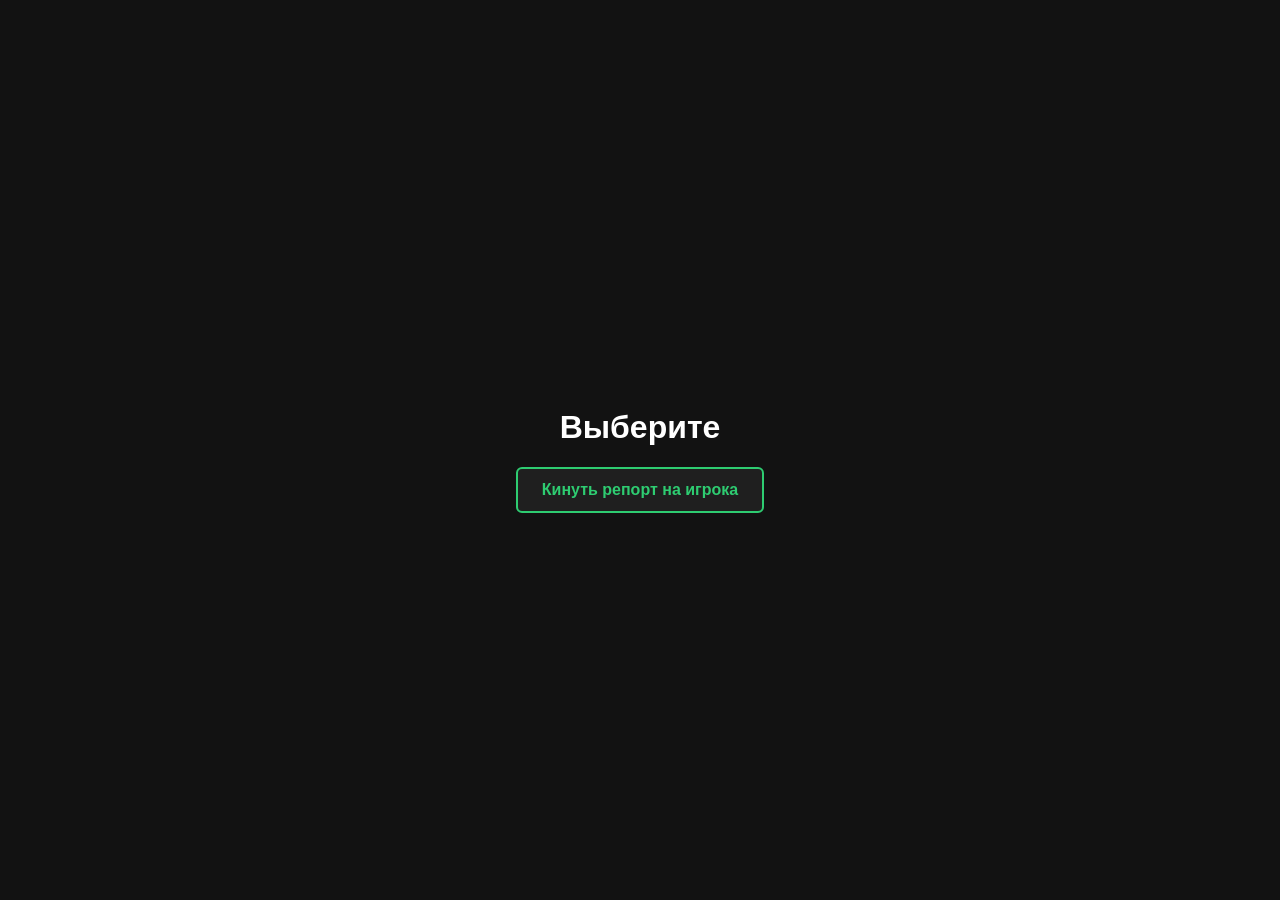
==== index.html @ 05fe8bca "Create index.html" ====
<!DOCTYPE html>
<html lang="ru">
<head>
    <meta charset="UTF-8">
    <meta name="viewport" content="width=device-width, initial-scale=1.0">
    <title>Kaycrafter меню</title>
    <style>
        /* Стили для всей страницы (тёмный фон) */
        body {
            background-color: #121212; /* Глубокий тёмный цвет фона */
            color: #ffffff;            /* Белый цвет для обычного текста */
            font-family: Arial, sans-serif;
            display: flex;
            flex-direction: column;
            align-items: center;
            justify-content: center;
            height: 100vh;
            margin: 0;
        }

        /* Контейнер для кнопок */
        .button-container {
            display: flex;
            gap: 15px; /* Расстояние между кнопками */
        }

        /* Стили для кнопок-ссылок (зелёный текст) */
        .php-button {
            display: inline-block;
            padding: 12px 24px;
            font-size: 16px;
            font-weight: bold;
            color: #2ecc71;            /* Зелёный цвет текста */
            text-decoration: none;     /* Убираем подчёркивание ссылки */
            background-color: #1f1f1f; /* Чуть более светлый тёмный фон для контраста кнопок */
            border: 2px solid #2ecc71; /* Зелёная рамка */
            border-radius: 6px;        /* Скругление углов */
            transition: all 0.3s ease; /* Плавная анимация при наведении */
        }

        /* Эффект при наведении курсора */
        .php-button:hover {
            background-color: #2ecc71; /* Заливка зелёным цветом */
            color: #121212;            /* Текст становится тёмным для читаемости */
            cursor: pointer;
        }
    </style>
</head>
<body>

    <h1>Выберите</h1>
    
    <div class="button-container">
        <!-- Замените page1.php, page2.php и page3.php на реальные пути к вашим файлам -->
        <a href="report.html" class="php-button">Кинуть репорт на игрока</a>
    </div>

</body>
</html>
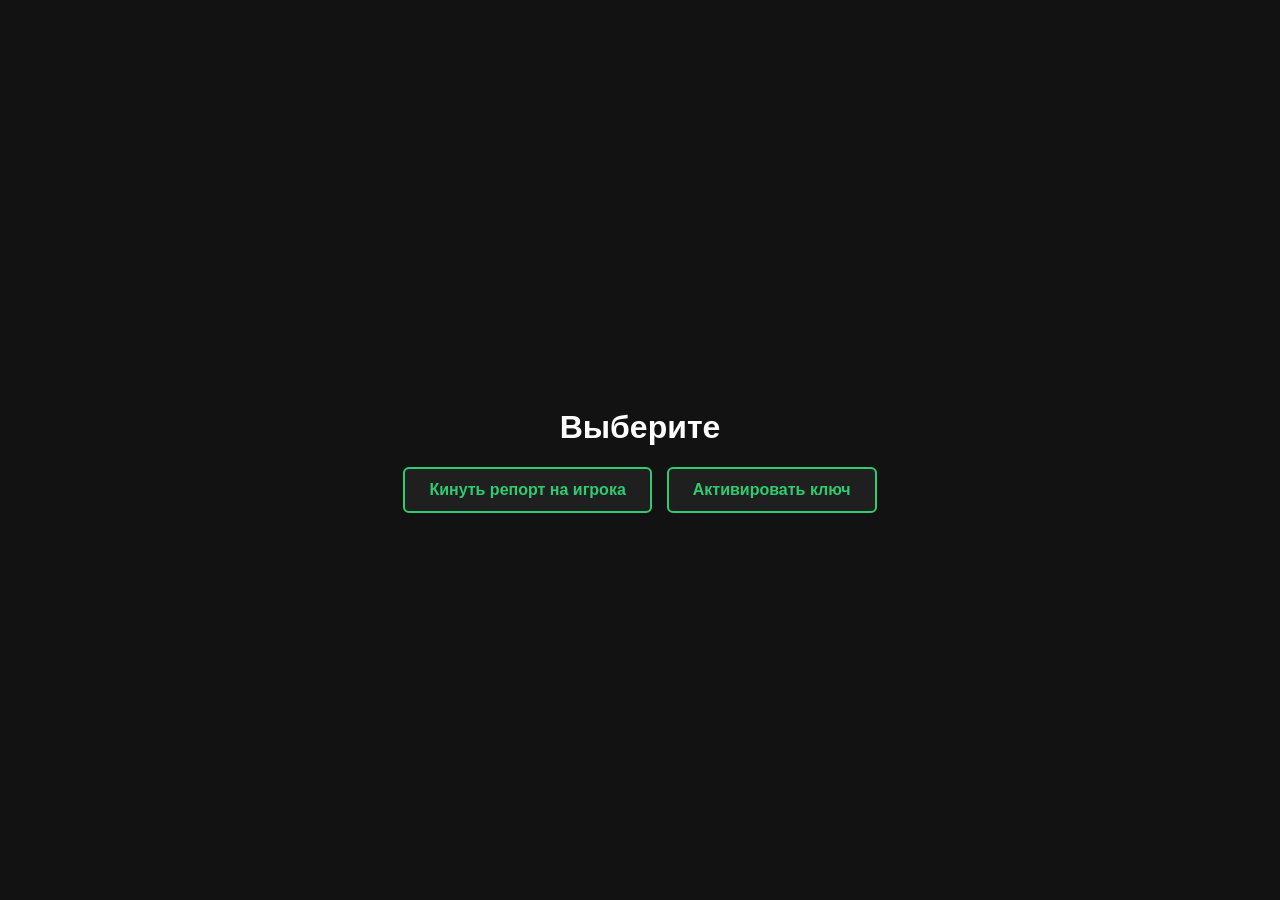
==== commit e86702da: "Update index.html" ====
--- a/index.html
+++ b/index.html
@@ -53,6 +53,7 @@
     <div class="button-container">
         <!-- Замените page1.php, page2.php и page3.php на реальные пути к вашим файлам -->
         <a href="report.html" class="php-button">Кинуть репорт на игрока</a>
+        <a href="redeem.html" class="php-button">Активировать ключ</a>
     </div>
 
 </body>
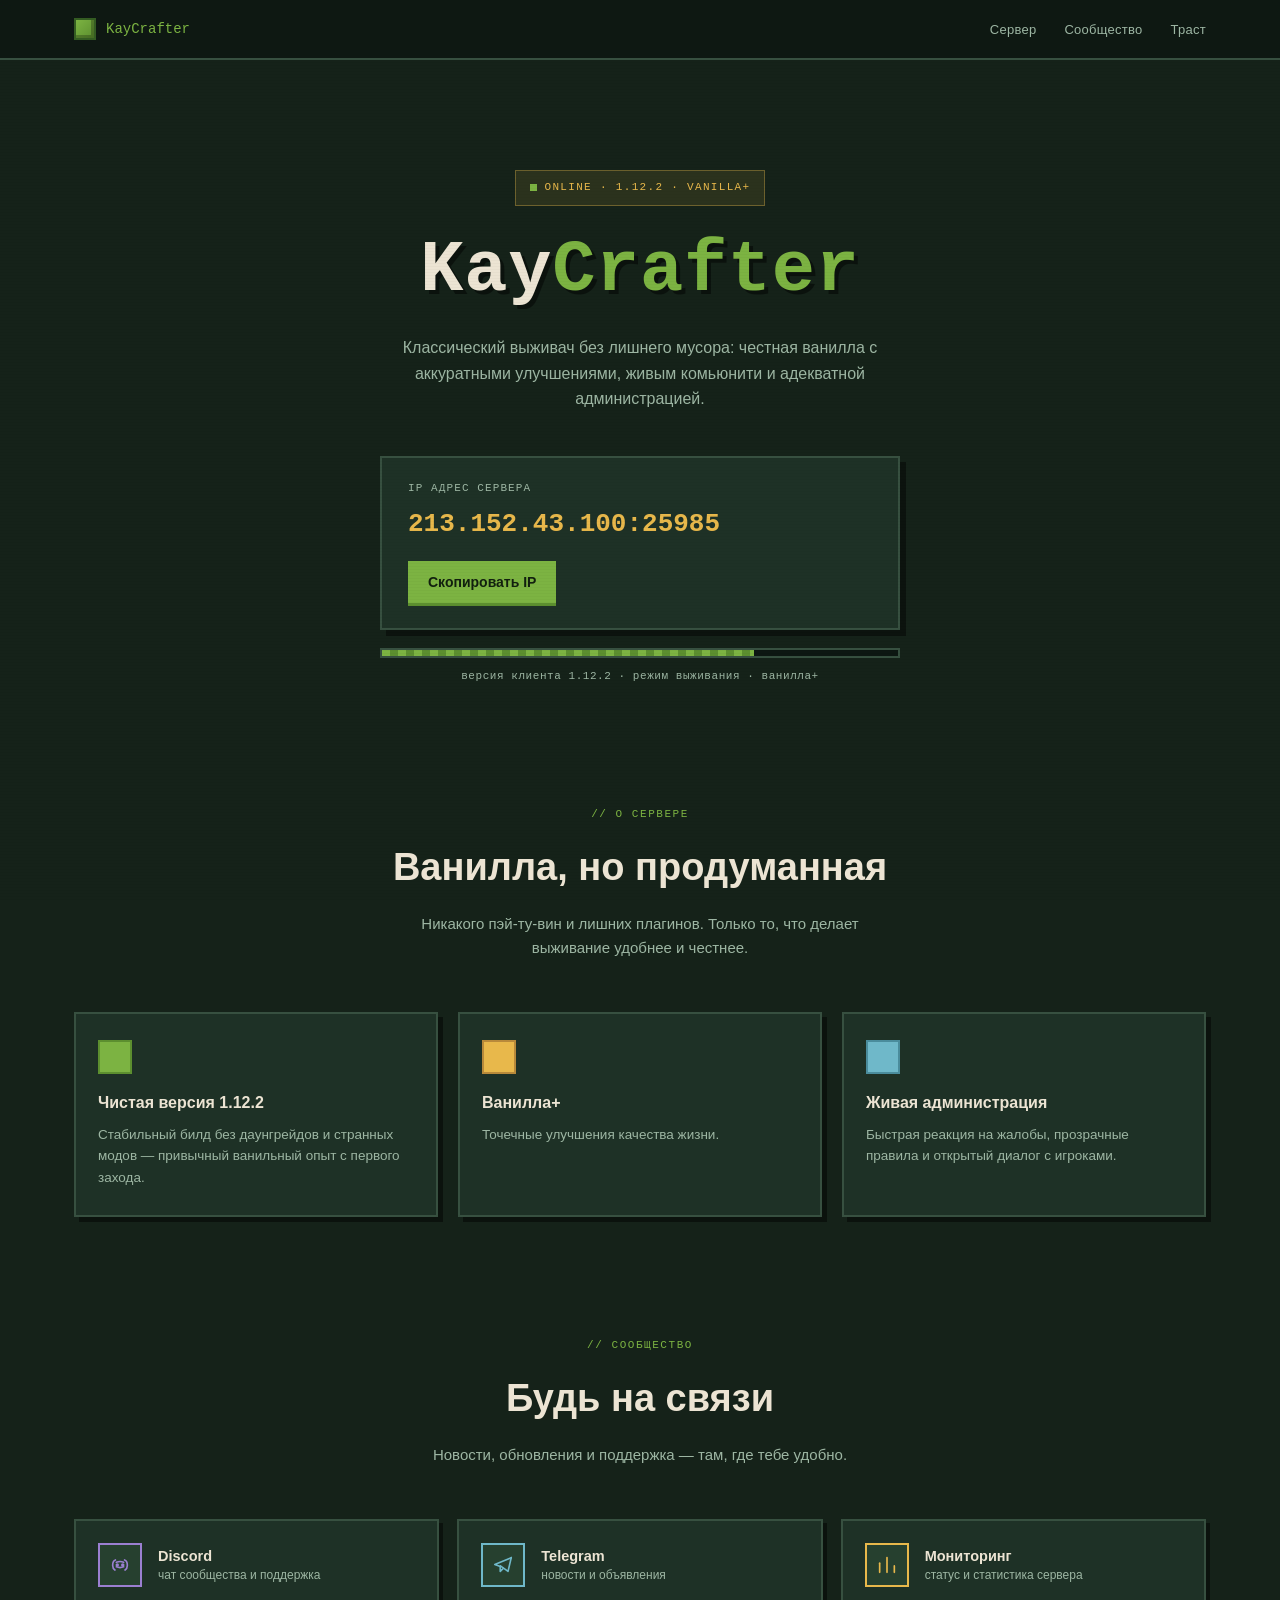
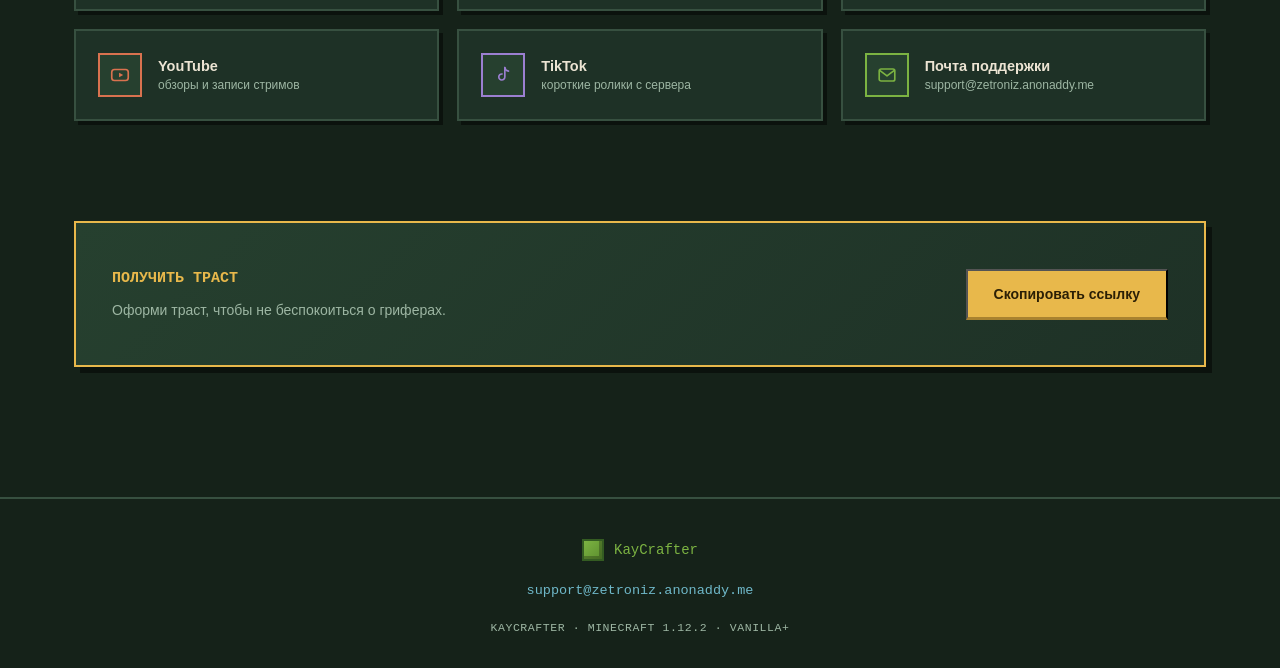
==== commit 728f9402: "Create index.html" ====
--- a/index.html
+++ b/index.html
@@ -1,60 +1,485 @@
 <!DOCTYPE html>
-<html lang="ru">
-<head>
-    <meta charset="UTF-8">
-    <meta name="viewport" content="width=device-width, initial-scale=1.0">
-    <title>Kaycrafter меню</title>
-    <style>
-        /* Стили для всей страницы (тёмный фон) */
-        body {
-            background-color: #121212; /* Глубокий тёмный цвет фона */
-            color: #ffffff;            /* Белый цвет для обычного текста */
-            font-family: Arial, sans-serif;
-            display: flex;
-            flex-direction: column;
-            align-items: center;
-            justify-content: center;
-            height: 100vh;
-            margin: 0;
-        }
-
-        /* Контейнер для кнопок */
-        .button-container {
-            display: flex;
-            gap: 15px; /* Расстояние между кнопками */
-        }
-
-        /* Стили для кнопок-ссылок (зелёный текст) */
-        .php-button {
-            display: inline-block;
-            padding: 12px 24px;
-            font-size: 16px;
-            font-weight: bold;
-            color: #2ecc71;            /* Зелёный цвет текста */
-            text-decoration: none;     /* Убираем подчёркивание ссылки */
-            background-color: #1f1f1f; /* Чуть более светлый тёмный фон для контраста кнопок */
-            border: 2px solid #2ecc71; /* Зелёная рамка */
-            border-radius: 6px;        /* Скругление углов */
-            transition: all 0.3s ease; /* Плавная анимация при наведении */
-        }
-
-        /* Эффект при наведении курсора */
-        .php-button:hover {
-            background-color: #2ecc71; /* Заливка зелёным цветом */
-            color: #121212;            /* Текст становится тёмным для читаемости */
-            cursor: pointer;
-        }
-    </style>
+<html lang="ru"><head><meta http-equiv="Content-Type" content="text/html; charset=UTF-8">
+  <meta name="description" content="Заходи на крутой ванильный сервер Майнкрафт KayCrafters 1.12.2! Стабильный ТПС, отзывчивая администрация и выживание без лагов. Копируй IP и играй с нами!">
+  <title>KayCrafter — ванилла+ сервер 1.12.2</title>
+
+<meta name="viewport" content="width=device-width, initial-scale=1.0">
+<title>KayCrafter — ванилла+ сервер 1.12.2</title>
+<link rel="preconnect" href="https://fonts.googleapis.com/">
+<link rel="preconnect" href="https://fonts.gstatic.com/" crossorigin="">
+<style>
+:root{
+  --bg:#152219;
+  --bg-deep:#0d1712;
+  --surface:#1e3126;
+  --surface-2:#26402f;
+  --border:#375040;
+  --grass:#7cb342;
+  --grass-dark:#5c8f2f;
+  --gold:#e8b84b;
+  --sky:#6fb8c9;
+  --violet:#9b7fd1;
+  --ember:#d9724f;
+  --cream:#ece4d3;
+  --muted:#9db6a3;
+  --shadow:rgba(0,0,0,0.45);
+}
+*{box-sizing:border-box;margin:0;padding:0;}
+html{scroll-behavior:smooth;}
+body{
+  background:var(--bg);
+  color:var(--cream);
+  font-family:'Rubik',sans-serif;
+  line-height:1.6;
+  overflow-x:hidden;
+}
+img,svg{display:block;max-width:100%;}
+a{color:inherit;text-decoration:none;}
+.pixel{font-family:'Press Start 2P',monospace;}
+.mono{font-family:'JetBrains Mono',monospace;}
+
+.noise{
+  position:fixed;inset:0;
+  pointer-events:none;
+  background-image:
+    repeating-linear-gradient(0deg, rgba(0,0,0,0.08) 0px, rgba(0,0,0,0.08) 1px, transparent 1px, transparent 3px);
+  opacity:0.25;
+  z-index:1;
+}
+
+header{
+  position:fixed;top:0;left:0;right:0;
+  z-index:50;
+  background:rgba(13,23,18,0.85);
+  backdrop-filter:blur(6px);
+  border-bottom:2px solid var(--border);
+}
+.nav-wrap{
+  max-width:1180px;margin:0 auto;
+  display:flex;align-items:center;justify-content:space-between;
+  padding:16px 24px;
+}
+.logo{
+  font-size:14px;
+  color:var(--grass);
+  display:flex;align-items:center;gap:10px;
+}
+.logo .block{
+  width:22px;height:22px;
+  background:linear-gradient(135deg, var(--grass), var(--grass-dark));
+  border:2px solid #345c22;
+  box-shadow:inset -3px -3px 0 rgba(0,0,0,0.25);
+}
+nav ul{list-style:none;display:flex;gap:28px;}
+nav a{
+  font-size:13px;color:var(--muted);
+  transition:color .2s;
+  letter-spacing:.02em;
+}
+nav a:hover{color:var(--gold);}
+.nav-toggle{display:none;}
+
+.hero{
+  position:relative;
+  padding:170px 24px 0;
+  text-align:center;
+  overflow:hidden;
+}
+.eyebrow{
+  display:inline-flex;align-items:center;gap:8px;
+  font-size:11px;color:var(--gold);
+  letter-spacing:.12em;
+  background:rgba(232,184,75,0.1);
+  border:1px solid rgba(232,184,75,0.35);
+  padding:8px 14px;
+  margin-bottom:28px;
+}
+.eyebrow::before{
+  content:"";
+  width:7px;height:7px;
+  background:var(--grass);
+  animation:blink 1.6s infinite steps(2);
+}
+@keyframes blink{50%{opacity:.15;}}
+
+h1.title{
+  font-size:clamp(38px,7vw,72px);
+  line-height:1.05;
+  color:var(--cream);
+  letter-spacing:.01em;
+  text-shadow:4px 4px 0 var(--shadow);
+}
+h1.title span{
+  color:var(--grass);
+  text-shadow:4px 4px 0 var(--shadow);
+}
+.subtitle{
+  max-width:560px;margin:26px auto 0;
+  color:var(--muted);
+  font-size:16px;
+}
+
+.ip-box{
+  max-width:520px;margin:44px auto 0;
+  background:var(--surface);
+  border:2px solid var(--border);
+  box-shadow:6px 6px 0 var(--shadow);
+  padding:22px 26px;
+  display:flex;align-items:center;justify-content:space-between;
+  gap:16px;
+  flex-wrap:wrap;
+}
+.ip-box .label{
+  font-size:11px;color:var(--muted);
+  letter-spacing:.1em;
+  margin-bottom:6px;
+  text-align:left;
+}
+.ip-box .ip{
+  font-size:clamp(18px,3.6vw,26px);
+  color:var(--gold);
+  font-weight:700;
+}
+.copy-btn{
+  background:var(--grass);
+  color:#12200f;
+  border:none;
+  font-family:'Rubik',sans-serif;
+  font-weight:600;
+  font-size:14px;
+  padding:13px 20px;
+  cursor:pointer;
+  border-bottom:3px solid var(--grass-dark);
+  transition:transform .12s, background .2s;
+  white-space:nowrap;
+}
+.copy-btn:hover{background:#8ec653;}
+.copy-btn:active{transform:translateY(2px);border-bottom-width:1px;}
+.copy-btn.copied{background:var(--sky);border-bottom-color:#3f7f8f;}
+
+.xp-bar{
+  max-width:520px;margin:18px auto 0;
+  height:10px;
+  background:var(--bg-deep);
+  border:2px solid var(--border);
+  position:relative;
+  overflow:hidden;
+}
+.xp-bar::after{
+  content:"";
+  position:absolute;left:0;top:0;bottom:0;
+  width:72%;
+  background:repeating-linear-gradient(90deg, var(--grass) 0 8px, var(--grass-dark) 8px 16px);
+}
+.xp-caption{
+  text-align:center;font-size:11px;color:var(--muted);
+  margin-top:10px;letter-spacing:.05em;
+}
+
+.section{
+  max-width:1180px;
+  margin:0 auto;
+  padding:120px 24px 0;
+  position:relative;
+  z-index:2;
+}
+.section-head{
+  text-align:center;
+  margin-bottom:52px;
+}
+.section-head .tag{
+  font-size:11px;color:var(--grass);
+  letter-spacing:.14em;
+  margin-bottom:14px;
+}
+.section-head h2{
+  font-size:clamp(26px,4vw,38px);
+  color:var(--cream);
+}
+.section-head p{
+  color:var(--muted);
+  max-width:480px;margin:14px auto 0;
+  font-size:15px;
+}
+
+.info-grid{
+  display:grid;
+  grid-template-columns:repeat(3,1fr);
+  gap:20px;
+}
+.info-card{
+  background:var(--surface);
+  border:2px solid var(--border);
+  padding:26px 22px;
+  box-shadow:5px 5px 0 var(--shadow);
+  transition:transform .15s, box-shadow .15s;
+}
+.info-card:hover{
+  transform:translate(-2px,-2px);
+  box-shadow:8px 8px 0 var(--shadow);
+  border-color:var(--grass);
+}
+.info-card .icon{
+  width:34px;height:34px;
+  background:var(--grass);
+  margin-bottom:16px;
+  border:2px solid var(--grass-dark);
+}
+.info-card .icon.c-gold{background:var(--gold);border-color:#b8893a;}
+.info-card .icon.c-sky{background:var(--sky);border-color:#4a8c9c;}
+.info-card h3{
+  font-size:16px;margin-bottom:8px;color:var(--cream);
+}
+.info-card p{
+  font-size:13.5px;color:var(--muted);
+}
+
+.links-grid{
+  display:grid;
+  grid-template-columns:repeat(3,1fr);
+  gap:18px;
+}
+.link-card{
+  background:var(--surface);
+  border:2px solid var(--border);
+  padding:22px;
+  display:flex;align-items:center;gap:16px;
+  box-shadow:4px 4px 0 var(--shadow);
+  transition:transform .15s, box-shadow .15s, border-color .15s;
+  width:100%;
+  text-align:left;
+  font-family:'Rubik',sans-serif;
+  cursor:pointer;
+}
+.link-card:hover{
+  transform:translate(-2px,-2px);
+  box-shadow:7px 7px 0 var(--shadow);
+  border-color:var(--gold);
+}
+.link-card.copied{border-color:var(--sky);}
+.link-card .txt span.ok{color:var(--sky);}
+.link-card .glyph{
+  width:44px;height:44px;
+  flex-shrink:0;
+  display:flex;align-items:center;justify-content:center;
+  background:var(--surface-2);
+  border:2px solid var(--border);
+}
+.link-card .glyph svg{width:22px;height:22px;}
+.glyph.c-violet{border-color:var(--violet);color:var(--violet);}
+.glyph.c-sky{border-color:var(--sky);color:var(--sky);}
+.glyph.c-gold{border-color:var(--gold);color:var(--gold);}
+.glyph.c-ember{border-color:var(--ember);color:var(--ember);}
+.glyph.c-grass{border-color:var(--grass);color:var(--grass);}
+.link-card .txt strong{
+  display:block;font-size:14.5px;color:var(--cream);margin-bottom:3px;
+}
+.link-card .txt span{
+  font-size:12px;color:var(--muted);
+}
+
+.trust-banner{
+  margin-top:100px;
+  background:linear-gradient(135deg, var(--surface-2), var(--surface));
+  border:2px solid var(--gold);
+  padding:44px 36px;
+  display:flex;align-items:center;justify-content:space-between;
+  gap:24px;
+  flex-wrap:wrap;
+  box-shadow:6px 6px 0 var(--shadow);
+}
+.trust-banner h3{
+  font-size:20px;color:var(--gold);margin-bottom:8px;
+}
+.trust-banner p{color:var(--muted);font-size:14px;max-width:420px;}
+.btn-primary{
+  background:var(--gold);
+  color:#2b1f05;
+  font-weight:700;
+  font-size:14px;
+  padding:15px 26px;
+  border-bottom:3px solid #a9822f;
+  white-space:nowrap;
+  transition:transform .12s;
+}
+.btn-primary:hover{transform:translateY(-2px);}
+
+footer{
+  margin-top:130px;
+  border-top:2px solid var(--border);
+  padding:40px 24px 30px;
+  text-align:center;
+}
+footer .logo{justify-content:center;margin-bottom:14px;}
+footer .mail{color:var(--sky);font-size:13.5px;}
+footer .copyright{
+  margin-top:18px;color:var(--muted);font-size:11.5px;letter-spacing:.05em;
+}
+
+@media(max-width:860px){
+  .info-grid, .links-grid{grid-template-columns:repeat(2,1fr);}
+  nav ul{display:none;}
+}
+@media(max-width:560px){
+  .info-grid, .links-grid{grid-template-columns:1fr;}
+  .ip-box{flex-direction:column;align-items:stretch;text-align:center;}
+  .ip-box .label{text-align:center;}
+  .trust-banner{flex-direction:column;text-align:center;}
+}
+@media(prefers-reduced-motion:reduce){
+  .eyebrow::before{animation:none;}
+  *{transition:none !important;}
+}
+</style>
 </head>
 <body>
-
-    <h1>Выберите</h1>
-    
-    <div class="button-container">
-        <!-- Замените page1.php, page2.php и page3.php на реальные пути к вашим файлам -->
-        <a href="report.html" class="php-button">Кинуть репорт на игрока</a>
-        <a href="redeem.html" class="php-button">Активировать ключ</a>
+<div class="noise"></div>
+
+<header>
+  <div class="nav-wrap">
+    <div class="logo pixel"><span class="block"></span>KayCrafter</div>
+    <nav>
+      <ul>
+        <li><a href="https://k8-gh.github.io/kaycrafters/#server">Сервер</a></li>
+        <li><a href="https://k8-gh.github.io/kaycrafters/#community">Сообщество</a></li>
+        <li><a href="https://k8-gh.github.io/kaycrafters/#trust">Траст</a></li>
+      </ul>
+    </nav>
+  </div>
+</header>
+
+<section class="hero">
+  <div class="eyebrow mono">ONLINE · 1.12.2 · VANILLA+</div>
+  <h1 class="title pixel">Kay<span>Crafter</span></h1>
+  <p class="subtitle">Классический выживач без лишнего мусора: честная ванилла с аккуратными улучшениями, живым комьюнити и адекватной администрацией.</p>
+
+  <div class="ip-box">
+    <div>
+      <div class="label mono">IP АДРЕС СЕРВЕРА</div>
+      <div class="ip mono" id="ipText">213.152.43.100:25985</div>
     </div>
-
-</body>
-</html>
+    <button class="copy-btn" id="copyBtn">Скопировать IP</button>
+  </div>
+
+  <div class="xp-bar"></div>
+  <div class="xp-caption mono">версия клиента 1.12.2 · режим выживания · ванилла+</div>
+</section>
+
+<section class="section" id="server">
+  <div class="section-head">
+    <div class="tag mono">// О СЕРВЕРЕ</div>
+    <h2>Ванилла, но продуманная</h2>
+    <p>Никакого пэй-ту-вин и лишних плагинов. Только то, что делает выживание удобнее и честнее.</p>
+  </div>
+  <div class="info-grid">
+    <div class="info-card">
+      <div class="icon"></div>
+      <h3>Чистая версия 1.12.2</h3>
+      <p>Стабильный билд без даунгрейдов и странных модов — привычный ванильный опыт с первого захода.</p>
+    </div>
+    <div class="info-card">
+      <div class="icon c-gold"></div>
+      <h3>Ванилла+</h3>
+      <p>Точечные улучшения качества жизни.</p>
+    </div>
+    <div class="info-card">
+      <div class="icon c-sky"></div>
+      <h3>Живая администрация</h3>
+      <p>Быстрая реакция на жалобы, прозрачные правила и открытый диалог с игроками.</p>
+    </div>
+  </div>
+</section>
+
+<section class="section" id="community">
+  <div class="section-head">
+    <div class="tag mono">// СООБЩЕСТВО</div>
+    <h2>Будь на связи</h2>
+    <p>Новости, обновления и поддержка — там, где тебе удобно.</p>
+  </div>
+  <div class="links-grid">
+    <button class="link-card" data-copy="https://discord.gg/3qdQwQZGu">
+      <div class="glyph c-violet"><svg viewBox="0 0 24 24" fill="none" stroke="currentColor" stroke-width="1.8" stroke-linecap="round" stroke-linejoin="round"><path d="M8 9c2.5-1 5.5-1 8 0"></path><path d="M8 14c2.5 1 5.5 1 8 0"></path><path d="M7 6.5C5 7 4 9 4 12.5c0 2 1 4 2.5 5"></path><path d="M17 6.5C19 7 20 9 20 12.5c0 2-1 4-2.5 5"></path><circle cx="9" cy="12" r="1"></circle><circle cx="15" cy="12" r="1"></circle></svg></div>
+      <div class="txt"><strong>Discord</strong><span>чат сообщества и поддержка</span></div>
+    </button>
+    <button class="link-card" data-copy="https://t.me/kaycrafter">
+      <div class="glyph c-sky"><svg viewBox="0 0 24 24" fill="none" stroke="currentColor" stroke-width="1.8" stroke-linecap="round" stroke-linejoin="round"><path d="M21 4L3 11.5l6 2.2"></path><path d="M9 13.7V19l3.2-3.2"></path><path d="M21 4l-3.5 15-8.3-6.1"></path></svg></div>
+      <div class="txt"><strong>Telegram</strong><span>новости и объявления</span></div>
+    </button>
+    <button class="link-card" data-copy="https://minecraftrating.ru/server/398584/">
+      <div class="glyph c-gold"><svg viewBox="0 0 24 24" fill="none" stroke="currentColor" stroke-width="1.8" stroke-linecap="round" stroke-linejoin="round"><path d="M4 20V10"></path><path d="M12 20V4"></path><path d="M20 20v-7"></path></svg></div>
+      <div class="txt"><strong>Мониторинг</strong><span>статус и статистика сервера</span></div>
+    </button>
+    <button class="link-card" data-copy="https://youtube.com/@subber-f7c?si=fFeJxJRmqiqpnsGj">
+      <div class="glyph c-ember"><svg viewBox="0 0 24 24" fill="none" stroke="currentColor" stroke-width="1.8" stroke-linecap="round" stroke-linejoin="round"><rect x="3" y="6" width="18" height="12" rx="3"></rect><path d="M11 9.5v5l4.5-2.5z" fill="currentColor" stroke="none"></path></svg></div>
+      <div class="txt"><strong>YouTube</strong><span>обзоры и записи стримов</span></div>
+    </button>
+    <button class="link-card" data-copy="https://www.tiktok.com/@kaycrafters?_r=1&amp;_t=ZP-981IQ1nd0j0">
+      <div class="glyph c-violet"><svg viewBox="0 0 24 24" fill="none" stroke="currentColor" stroke-width="1.8" stroke-linecap="round" stroke-linejoin="round"><path d="M14 4v10.2a3.3 3.3 0 1 1-3-3.28"></path><path d="M14 4c.4 2.2 2 3.6 4 3.8"></path></svg></div>
+      <div class="txt"><strong>TikTok</strong><span>короткие ролики с сервера</span></div>
+    </button>
+    <button class="link-card" data-copy="support@zetroniz.anonaddy.me">
+      <div class="glyph c-grass"><svg viewBox="0 0 24 24" fill="none" stroke="currentColor" stroke-width="1.8" stroke-linecap="round" stroke-linejoin="round"><rect x="3.5" y="5.5" width="17" height="13" rx="2"></rect><path d="M4 7l8 6 8-6"></path></svg></div>
+      <div class="txt"><strong>Почта поддержки</strong><span>support@zetroniz.anonaddy.me</span></div>
+    </button>
+  </div>
+
+  <div class="trust-banner" id="trust">
+    <div>
+      <h3 class="pixel" style="font-size:15px;">ПОЛУЧИТЬ ТРАСТ</h3>
+      <p>Оформи траст, чтобы не беспокоиться о гриферах.</p>
+    </div>
+    <button class="btn-primary" data-copy="https://docs.google.com/forms/d/1JH9CozzXeNcEHEfLaMqPNQQRwzwZBMf1vNdq8pgY-r8/edit?usp=forms_homeuid=114626035158576932910&amp;ths=true">Скопировать ссылку</button>
+  </div>
+</section>
+
+<footer>
+  <div class="logo pixel"><span class="block"></span>KayCrafter</div>
+  <button class="mail mono" id="footerMail" data-copy="support@zetroniz.anonaddy.me" style="background:none;border:none;cursor:pointer;">support@zetroniz.anonaddy.me</button>
+  <div class="copyright mono">KAYCRAFTER · MINECRAFT 1.12.2 · VANILLA+</div>
+</footer>
+
+<script>
+document.getElementById('copyBtn').addEventListener('click', function(){
+  var text = document.getElementById('ipText').textContent;
+  var btn = this;
+  navigator.clipboard.writeText(text).then(function(){
+    var original = btn.textContent;
+    btn.textContent = 'Скопировано!';
+    btn.classList.add('copied');
+    setTimeout(function(){
+      btn.textContent = original;
+      btn.classList.remove('copied');
+    }, 1800);
+  });
+});
+
+document.querySelectorAll('[data-copy]').forEach(function(el){
+  if(el.id === 'copyBtn') return;
+  el.addEventListener('click', function(){
+    var value = el.getAttribute('data-copy');
+    navigator.clipboard.writeText(value).then(function(){
+      if(el.classList.contains('link-card')){
+        var label = el.querySelector('.txt span');
+        var original = label.textContent;
+        label.textContent = 'скопировано в буфер';
+        label.classList.add('ok');
+        el.classList.add('copied');
+        setTimeout(function(){
+          label.textContent = original;
+          label.classList.remove('ok');
+          el.classList.remove('copied');
+        }, 1800);
+      } else {
+        var originalText = el.textContent;
+        el.textContent = 'Скопировано!';
+        setTimeout(function(){
+          el.textContent = originalText;
+        }, 1800);
+      }
+    });
+  });
+});
+</script>
+
+
+</body></html>
